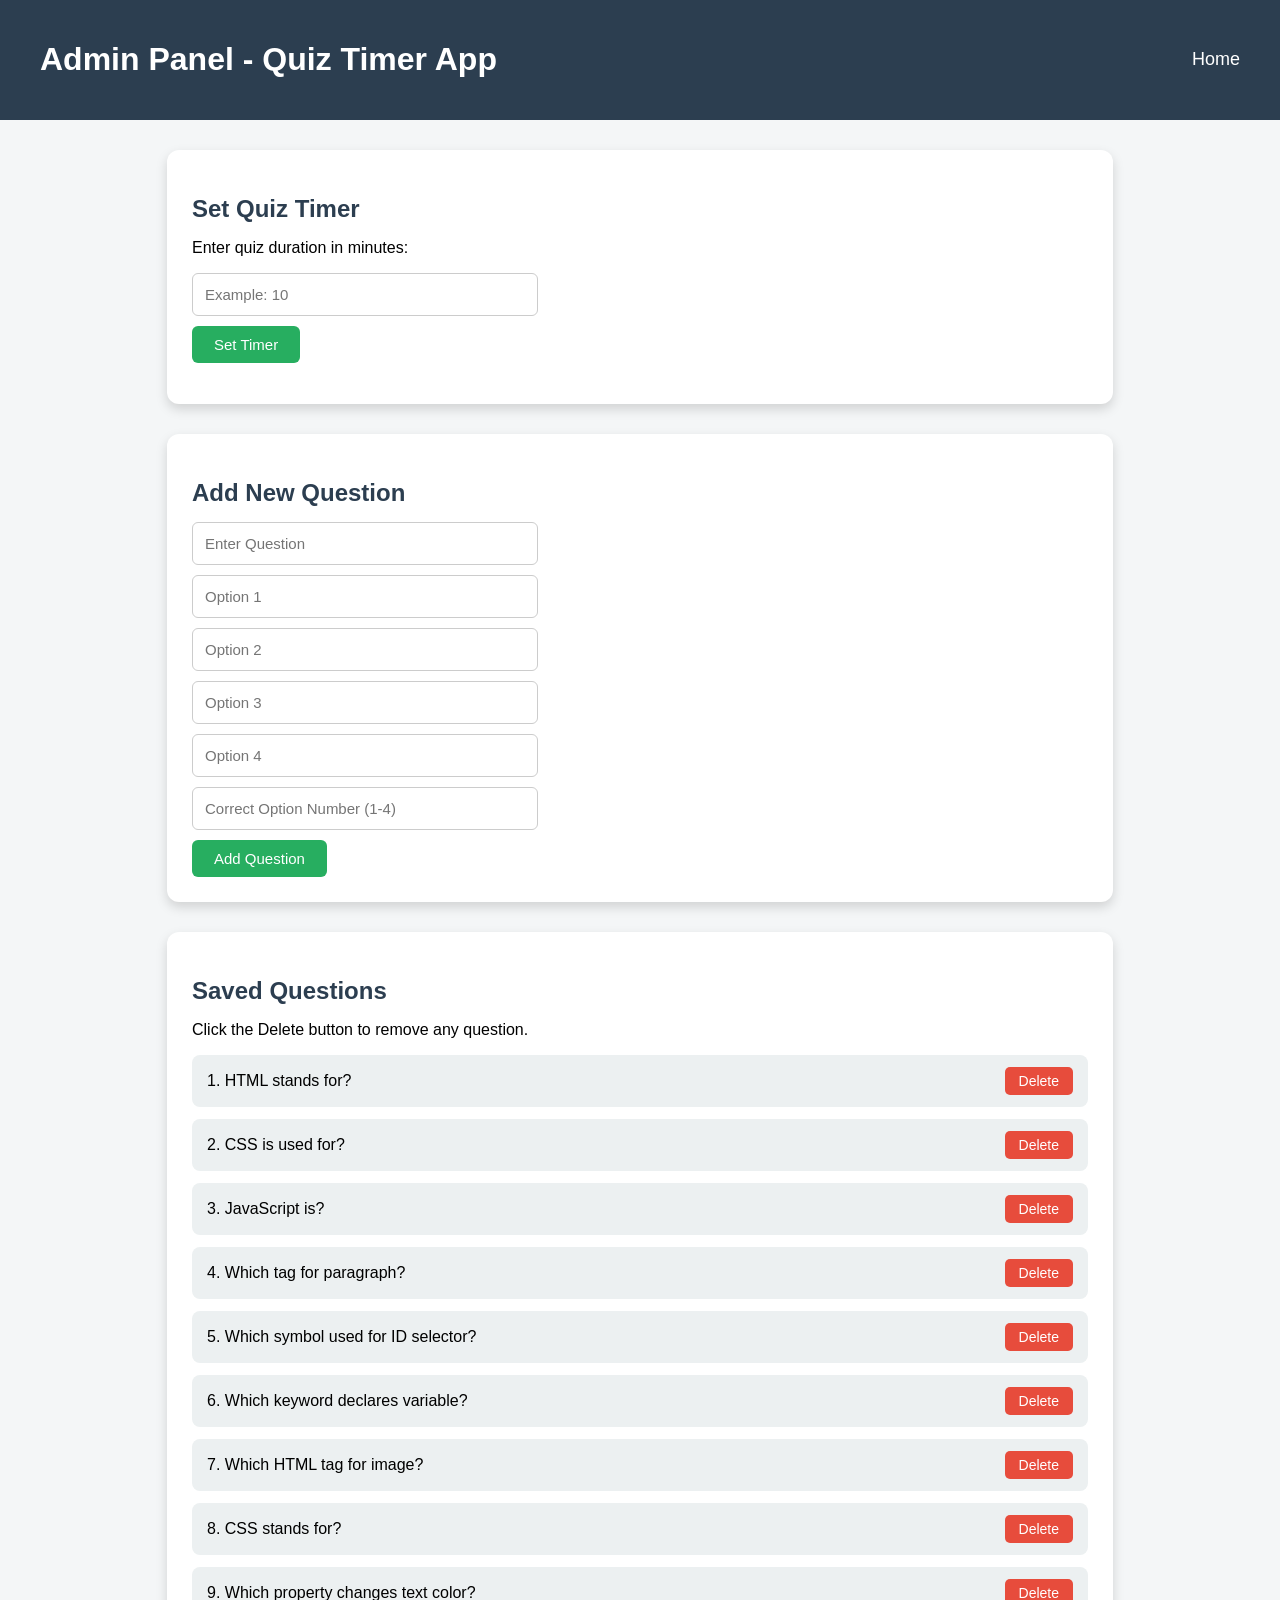
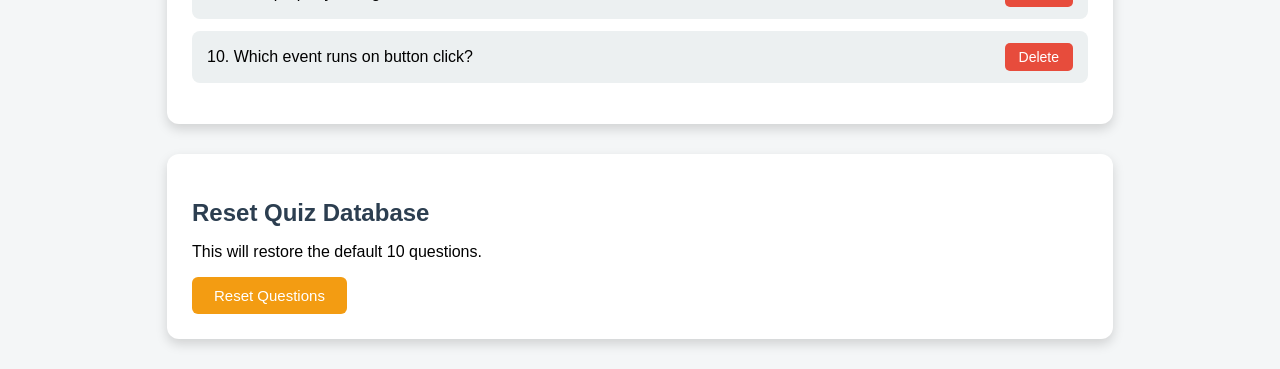
==== QuizzApp(Web)/AdminPanel.html @ b8721000 "Add files via upload" ====
<!DOCTYPE html>
<html lang="en">

<head>

<meta charset="UTF-8">
<meta name="viewport" content="width=device-width, initial-scale=1.0">

<title>Admin Panel</title>

<link rel="stylesheet" href="AdminPanel.css">

</head>


<body>


<header>

<h1>Admin Panel - Quiz Timer App</h1>

<a href="home.html" class="home-btn">Home</a>

</header>



<!-- TIMER SECTION -->

<section class="timer-section">

<h2>Set Quiz Timer</h2>

<p>Enter quiz duration in minutes:</p>

<input type="number" id="timerInput" placeholder="Example: 10">

<button onclick="setTimer()">Set Timer</button>

<p id="timerStatus"></p>

</section>



<!-- ADD QUESTION SECTION -->

<section class="question-section">

<h2>Add New Question</h2>

<input type="text" id="question" placeholder="Enter Question">

<input type="text" id="opt1" placeholder="Option 1">

<input type="text" id="opt2" placeholder="Option 2">

<input type="text" id="opt3" placeholder="Option 3">

<input type="text" id="opt4" placeholder="Option 4">

<input type="number" id="correct" placeholder="Correct Option Number (1-4)">

<button onclick="addQuestion()">Add Question</button>

</section>



<!-- QUESTION LIST SECTION -->

<section class="question-list">

<h2>Saved Questions</h2>

<p>Click the Delete button to remove any question.</p>

<ul id="questionList"></ul>

</section>



<!-- OPTIONAL RESET BUTTON -->

<section class="reset-section">

<h2>Reset Quiz Database</h2>

<p>This will restore the default 10 questions.</p>

<button onclick="resetQuestions()">Reset Questions</button>

</section>



<script src="AdminPanel.js"></script>


</body>

</html>
---- QuizzApp(Web)/AdminPanel.css ----
/* PAGE STYLE */

body{

font-family: Arial, sans-serif;
background:#f4f6f7;
margin:0;

}


/* HEADER */

header{

background:#2c3e50;
color:white;

padding:20px 40px;

display:flex;
justify-content:space-between;
align-items:center;

}


.home-btn{

color:white;
text-decoration:none;
font-size:18px;

transition:0.3s;

}

.home-btn:hover{

color:#f39c12;

}


/* SECTION STYLE */

section{

background:white;

margin:30px auto;
padding:25px;

border-radius:12px;

width:70%;

box-shadow:0 5px 12px rgba(0,0,0,0.15);

}


/* SECTION HEADINGS */

section h2{

margin-bottom:15px;
color:#2c3e50;

}


/* INPUT FIELDS */

input{

display:block;

margin:10px 0;

padding:12px;

width:320px;

border-radius:6px;
border:1px solid #ccc;

font-size:15px;

}


/* NORMAL BUTTON */

button{

padding:10px 22px;

background:#27ae60;
color:white;

border:none;
border-radius:6px;

cursor:pointer;

font-size:15px;

transition:0.3s;

}

button:hover{

background:#1e8449;

}


/* QUESTION LIST */

.question-list ul{

list-style:none;
padding:0;

}


/* QUESTION ITEM */

li{

background:#ecf0f1;

margin:12px 0;
padding:12px 15px;

border-radius:8px;

display:flex;
justify-content:space-between;
align-items:center;

font-size:16px;

}


/* DELETE BUTTON STYLE */

.delete-btn{

background:#e74c3c;

padding:6px 14px;

border:none;

border-radius:5px;

color:white;

font-size:14px;

cursor:pointer;

transition:0.3s;

}

.delete-btn:hover{

background:#c0392b;

}


/* TIMER STATUS MESSAGE */

#timerStatus{

margin-top:10px;

font-weight:bold;

color:#27ae60;

}


/* RESET BUTTON SECTION */

.reset-section button{

background:#f39c12;

}

.reset-section button:hover{

background:#d68910;

}
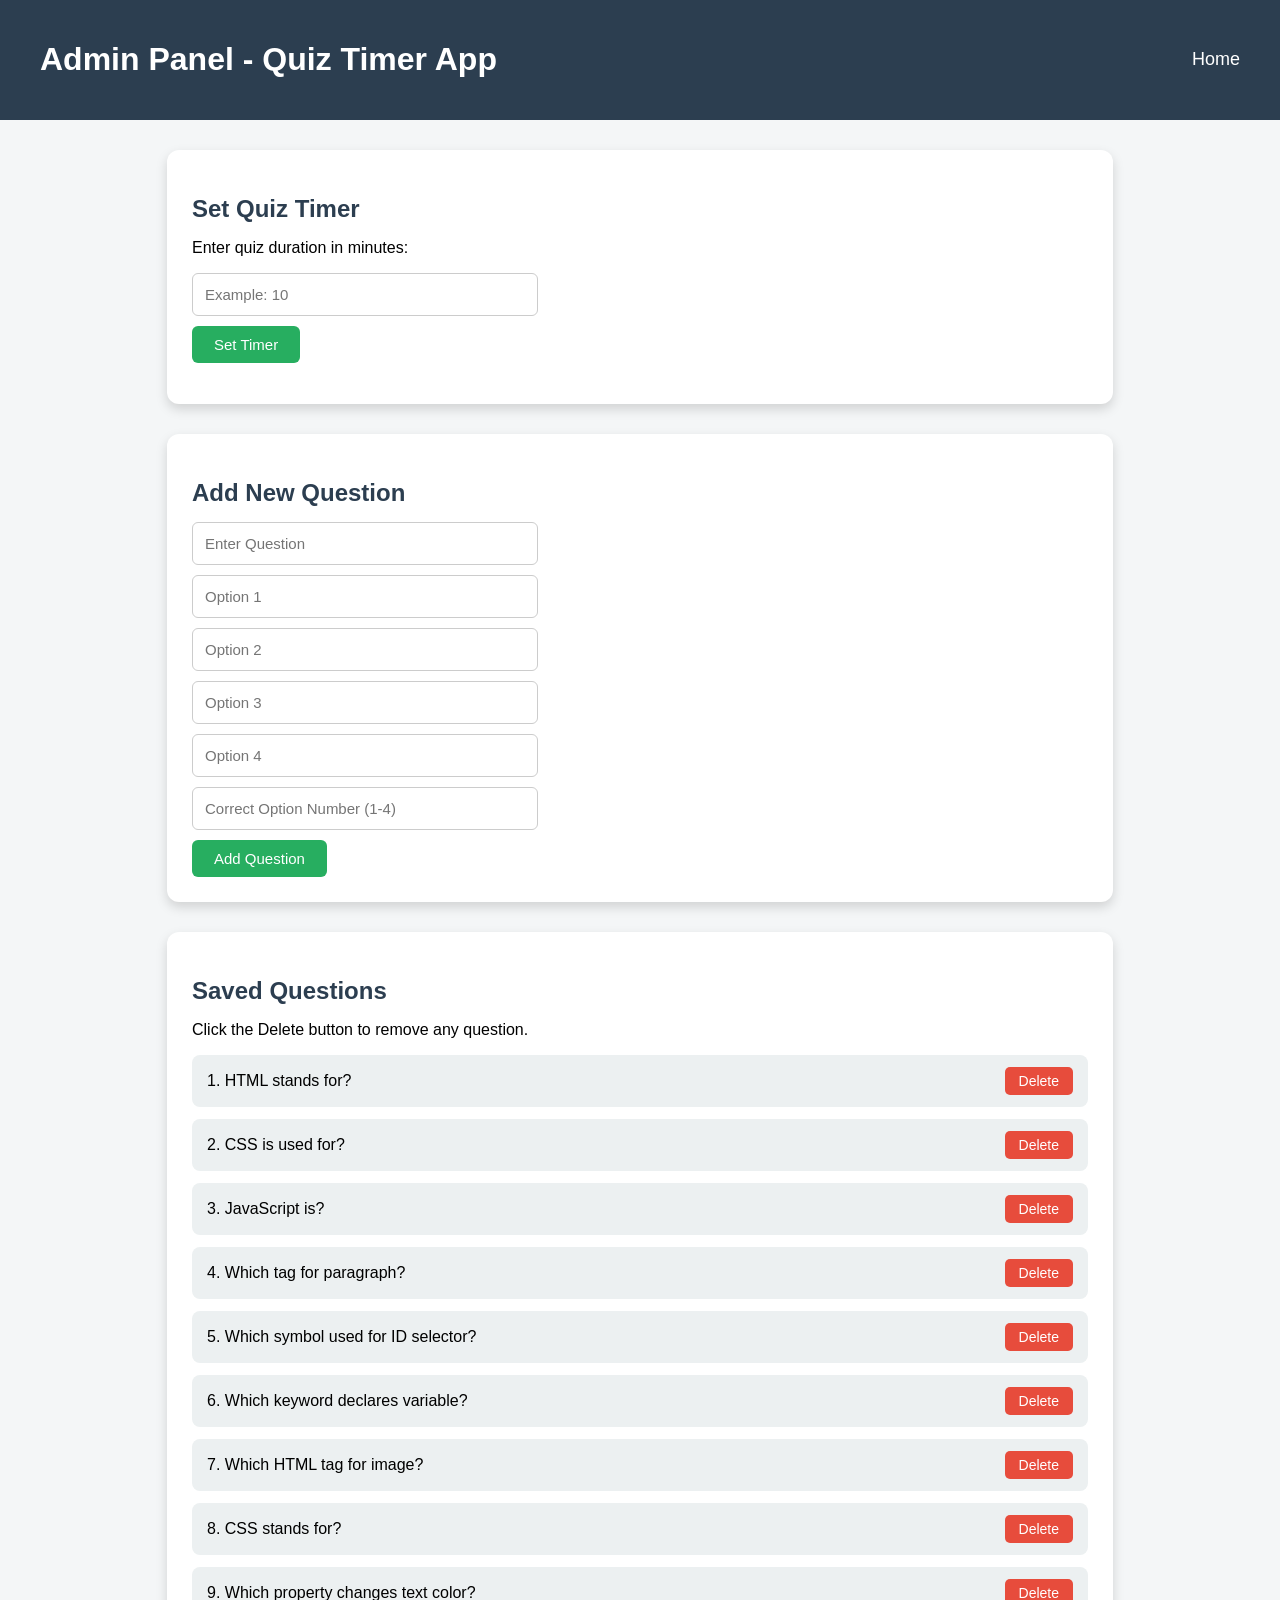
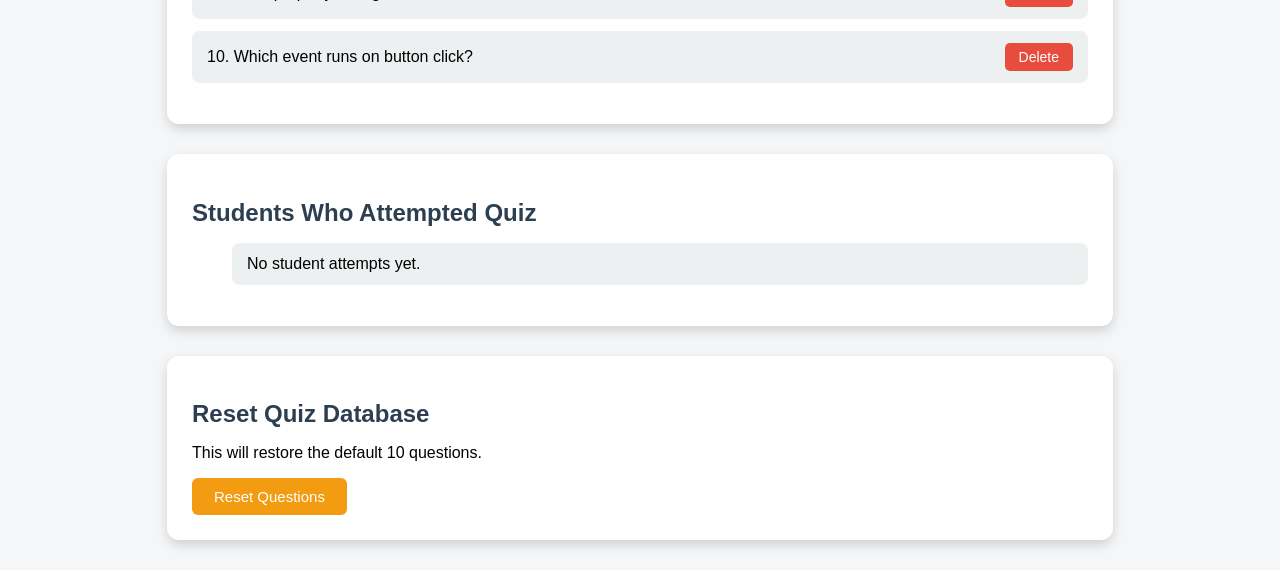
==== commit 2c834495: "Add files via upload" ====
--- a/QuizzApp(Web)/AdminPanel.html
+++ b/QuizzApp(Web)/AdminPanel.html
@@ -25,9 +25,6 @@
 </header>
 
 
-
-<!-- TIMER SECTION -->
-
 <section class="timer-section">
 
 <h2>Set Quiz Timer</h2>
@@ -42,9 +39,6 @@
 
 </section>
 
-
-
-<!-- ADD QUESTION SECTION -->
 
 <section class="question-section">
 
@@ -67,9 +61,6 @@
 </section>
 
 
-
-<!-- QUESTION LIST SECTION -->
-
 <section class="question-list">
 
 <h2>Saved Questions</h2>
@@ -81,8 +72,15 @@
 </section>
 
 
+<section class="student-section">
 
-<!-- OPTIONAL RESET BUTTON -->
+<h2>Students Who Attempted Quiz</h2>
+
+<ul id="studentList"></ul>
+
+</section>
+
+
 
 <section class="reset-section">
 
@@ -98,7 +96,6 @@
 
 <script src="AdminPanel.js"></script>
 
-
 </body>
 
 </html>
